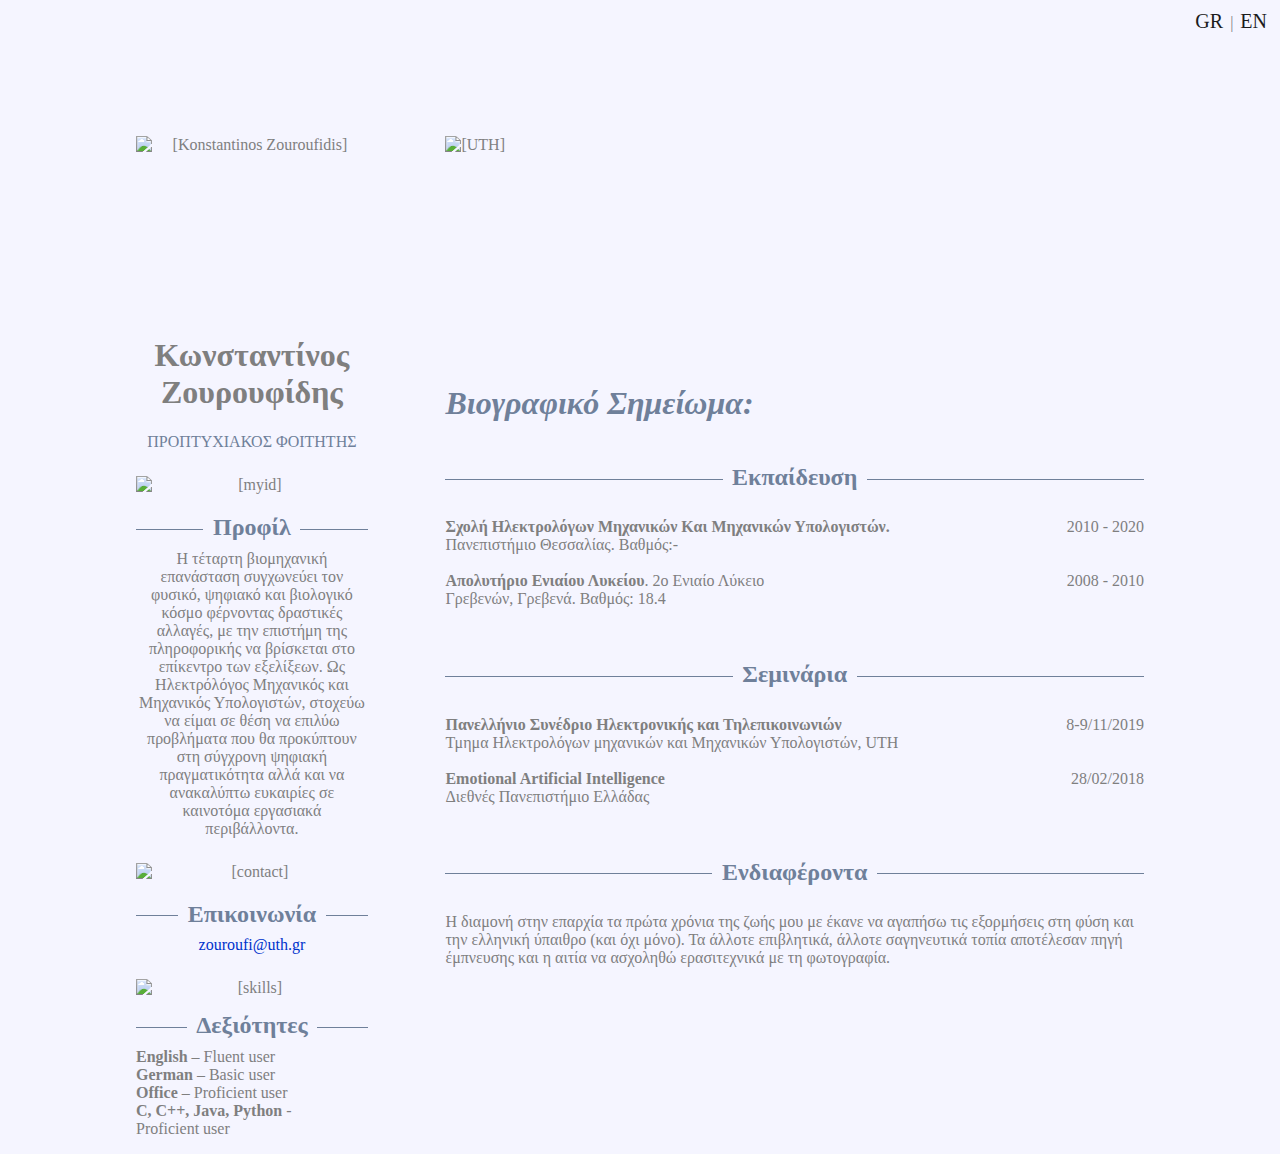
==== index.html @ a3a18c2b "Add files via upload" ====
<!DOCTYPE html>
<html>
	<head>
		<meta charset="utf-8">
		<title>Konstantinos Zouroufidis</title>
		<link href="style.css" type="text/css" rel="stylesheet">
	</head>

	<body>
		<header>
            <div class="lang">
                <a href="index.html">GR</a>
                <span> | </span>
                <a href="indexEn.html">EN</a>
            </div>
        </header>

		<div class="information" id="information">
			<img src="img/profil.png" height="180" alt="[Konstantinos Zouroufidis]" class="center">
			<h1>Κωνσταντίνος<br> Ζουρουφίδης</br></h1>
			<p>ΠΡΟΠΤΥΧΙΑΚΟΣ ΦΟΙΤΗΤΗΣ</p>

			<img src="img/id.png" height="40" alt="[myid]" class="center">
			<h2><span>Προφίλ</span></h2>
			<p>Η τέταρτη βιομηχανική επανάσταση συγχωνεύει τον φυσικό, ψηφιακό και βιολογικό κόσμο φέρνοντας δραστικές αλλαγές, με την επιστήμη της πληροφορικής να βρίσκεται στο επίκεντρο των εξελίξεων. Ως Ηλεκτρόλόγος Μηχανικός και Μηχανικός Υπολογιστών, στοχεύω να είμαι σε θέση να επιλύω προβλήματα που θα προκύπτουν στη σύγχρονη ψηφιακή πραγματικότητα αλλά και να ανακαλύπτω ευκαιρίες σε καινοτόμα εργασιακά περιβάλλοντα.</p>

			<img src="img/phone.png" height="40" alt="[contact]" class="center">
			<h2><span>Επικοινωνία</span></h2>
			<p><a href="mailto:zouroufi@uth.gr">zouroufi@uth.gr</a></p>

			<img src="img/check.png" height="35" alt="[skills]" class="center">
			<h2><span>Δεξιότητες</span></h2>
			<ul>
				<li> <b>English</b> – Fluent user </li>
				<li> <b>German</b> – Basic user </li>
				<li> <b>Office</b> – Proficient user </li>
	 			<li> <b>C, C++, Java, Python</b> - <br>Proficient user</br></li>
	 		</ul>
 		</div>

 		<div class="cv" id="cv">
 			<img src="img/ban.jpg" height="210" alt="[UTH]" class="center">

 			<h1><span>Βιογραφικό Σημείωμα:</span></h1>

			<h2><span>Εκπαίδευση</span></h2>
			<p><b>Σχολή Ηλεκτρολόγων Μηχανικών Και Μηχανικών Υπολογιστών.</b><span class="align-right"> 2010 - 2020 </span><br> 
			Πανεπιστήμιο Θεσσαλίας. Βαθμός:- </br><br>
			<b>Απολυτήριο Ενιαίου Λυκείου</b>. 2ο Ενιαίο Λύκειο<span class="align-right"> 2008 - 2010 </span><br> Γρεβενών, Γρεβενά. Βαθμός: 18.4</br></br></p>

			<h2><span>Σεμινάρια</span></h2>
			<p><b>Πανελλήνιο Συνέδριο Ηλεκτρονικής και Τηλεπικοινωνιών</b><span class="align-right"> 8-9/11/2019 </span><br>
			Τμημα Ηλεκτρολόγων μηχανικών και Μηχανικών Υπολογιστών, UTH</br><br>
			<b>Emotional Artificial Intelligence</b><span class="align-right"> 28/02/2018 </span><br>
			Διεθνές Πανεπιστήμιο Ελλάδας </br></br></p>

			<h2><span>Ενδιαφέροντα</span></h2>
			<p>Η διαμονή στην επαρχία τα πρώτα χρόνια της ζωής μου με έκανε να αγαπήσω τις εξορμήσεις στη φύση και την ελληνική ύπαιθρο (και όχι μόνο). Τα άλλοτε επιβλητικά, άλλοτε σαγηνευτικά τοπία αποτέλεσαν πηγή έμπνευσης και η αιτία να ασχοληθώ ερασιτεχνικά με τη φωτογραφία.</p>
		</div>
	</body>
</html>
---- style.css ----
* {
  box-sizing: border-box;
}

body { 
  	font-family: Calibri;  
  	padding-top: 10%;
  	padding-left: 10%;
  	padding-right: 10%;
  	color: #7f7f7f;
  	background-color:#f5f5ff;
} 

h1 + p {
	color: #6f809a;
}

.information {
	width: 23%;
	float:left;
	text-align: center;
}

.information h2 {
	color: #6f809a;
   	border-bottom: 1px solid #6f809a; 
   	line-height: 0.1em;
  	margin: 10px 0 20px; 
} 

.information h2 span { 
    background:#f5f5ff; 
    padding:0 0.4em;
}

.information p {
	padding top: 2%;
	padding-bottom: 4%;
}

.center {
    display: block;
    margin: auto;
    padding-bottom: 12px;
}

.cv {
	width: 77%;
	float:left;

}

.cv h1 {
	color: #6f809a;
	font-style: italic;
	margin: auto;
	margin-top: 5%;
  	margin-left: 10%;
  	margin-bottom: 7%;
}

.cv h2 {
	color: #6f809a;
   	text-align: center;
   	border-bottom: 1px solid #6f809a; 
   	line-height: 0.1em;
  	width:90%;
  	margin: auto;
  	margin-left: 10%;
}

.cv h2 span { 
    background:#f5f5ff; 
    padding:0 0.4em; 

}

.cv p {
	margin-top:5%;
	padding-bottom: 4%;
	margin-left: 10%;
	text-align: left;
}

.cv img {
	width:90%;
	margin: auto;
	margin-left:10%;
}

.align-right {
	float: right;
}

.lang {
    position: absolute;
    top: 10px;
    right: 10px
}

.lang a {
    text-decoration: none;
}

.lang a {
    font-size: 20px;
    color: #1c1c1c!important;
    padding: 3px
}

.lang a:hover {
    color: gray!important;
}

ul {
    padding: 0;
}

li {
	list-style-type: none;
	text-align: left;
}

a:link {
  	color: #0033cc;
    text-decoration: none;
}

a:visited {
  	color: #66ccff;
}

a:hover {
  	color: #0066ff;
}
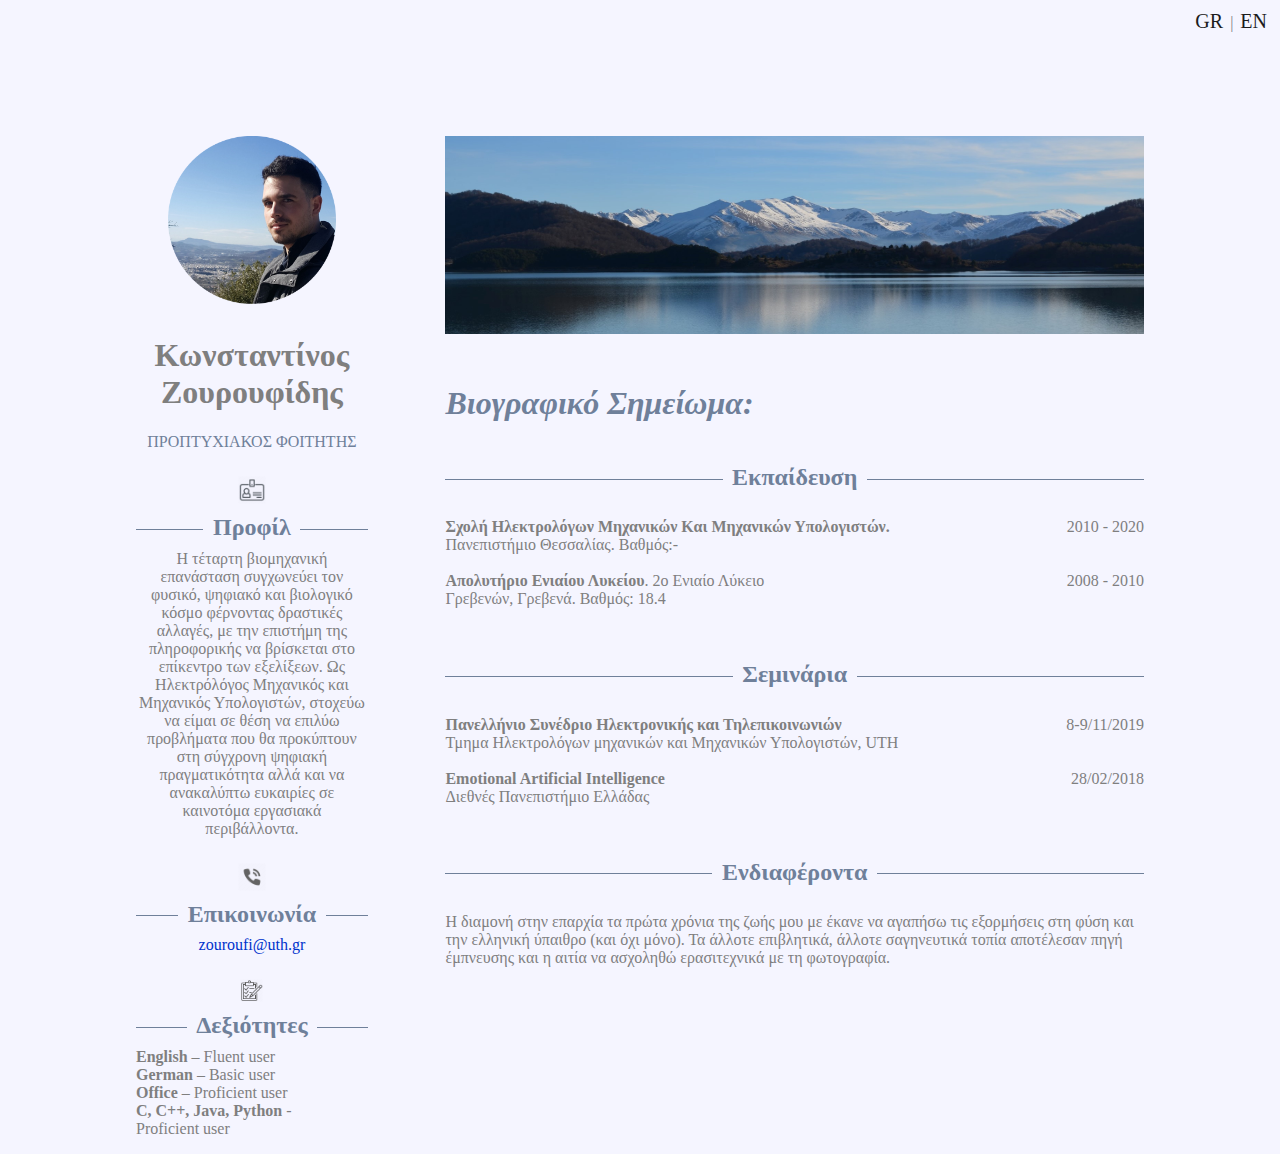
==== commit 9e4abd6c: "Add files via upload" ====
--- a/index.html
+++ b/index.html
@@ -4,6 +4,7 @@
 		<meta charset="utf-8">
 		<title>Konstantinos Zouroufidis</title>
 		<link href="style.css" type="text/css" rel="stylesheet">
+		<meta name="viewport" content="width=device-width, initial-scale=1.0">
 	</head>
 
 	<body>
--- a/style.css
+++ b/style.css
@@ -132,4 +132,19 @@
 
 a:hover {
   	color: #0066ff;
-}+}
+
+@media (max-width: 1000px) {
+  	.information {
+    	float: none ;
+    	width: 100% ;
+  	}
+  	.cv {
+    	float: none;
+    	width: 100% ;
+    	margin-left:-5%!important;
+  	}
+   	body {
+        padding: 0
+    }
+}
